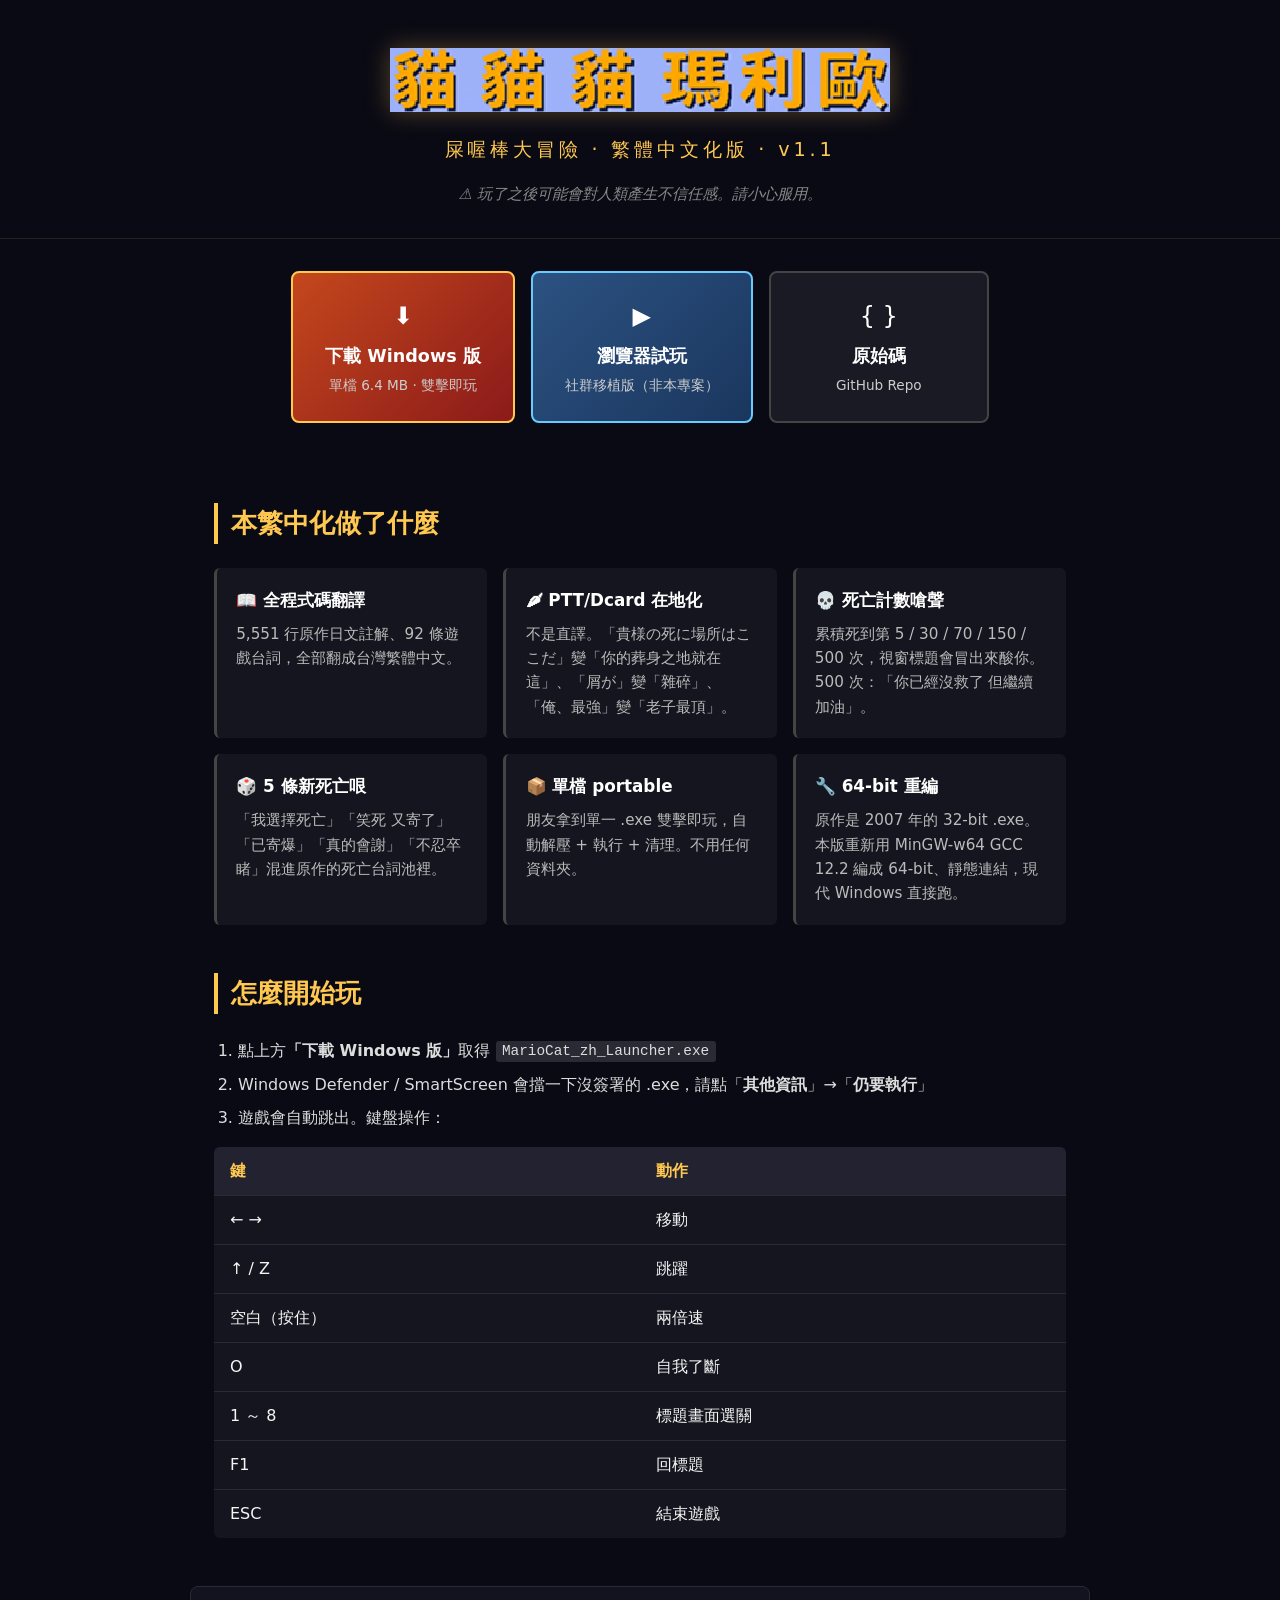
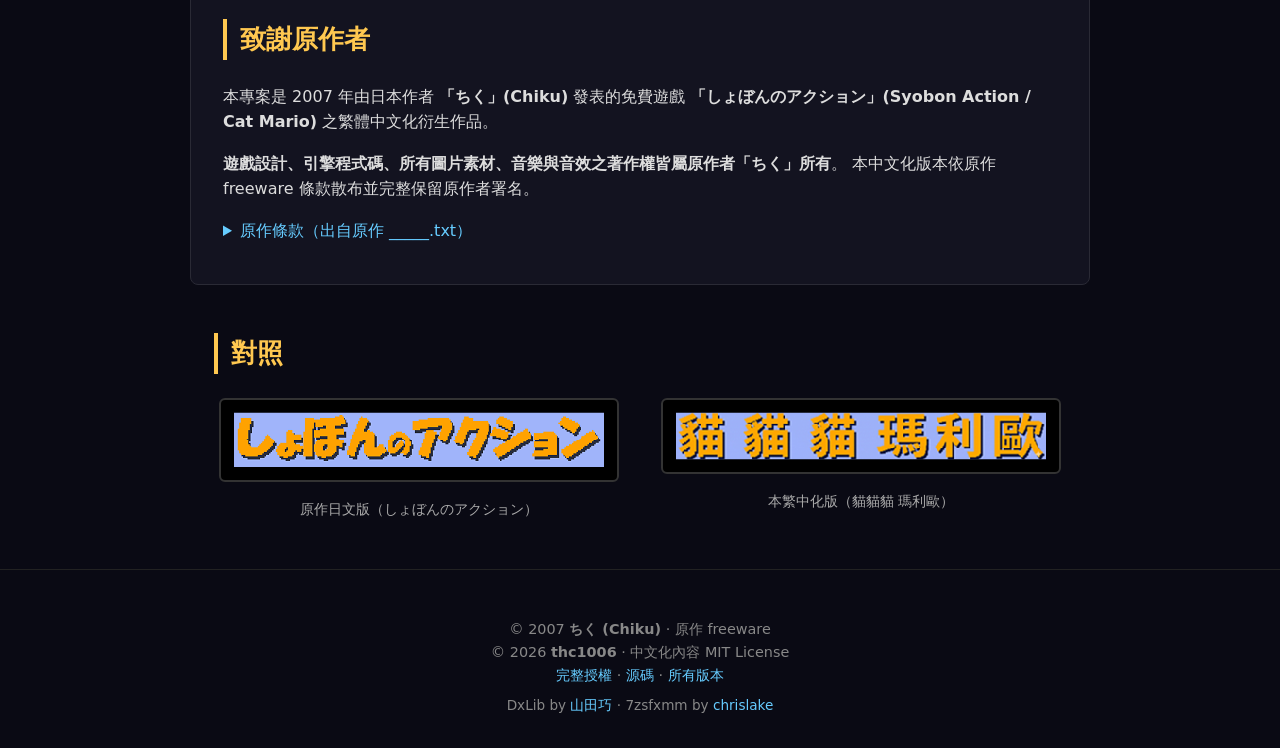
==== docs/index.html @ 95865b6b "feat(pages): 新增 GitHub Pages landing page (docs/) 包含：   - docs/index.html  專案首頁（繁中、響應式、黑底復古主題）   - d" ====
<!DOCTYPE html>
<html lang="zh-Hant">
<head>
<meta charset="UTF-8">
<meta name="viewport" content="width=device-width, initial-scale=1.0">
<title>貓利歐：屎喔棒大冒險 — 繁體中文化版 | Cat Mario zh-TW</title>
<meta name="description" content="2007 年日本經典整人遊戲『しょぼんのアクション (Syobon Action / Cat Mario)』的繁體中文化版。原作：ちく。中文化、PTT/Dcard 風格在地化、死亡計數搞怪、單檔 portable launcher。">
<meta name="author" content="thc1006 (繁中化) / ちく (原作)">

<meta property="og:title" content="貓利歐：屎喔棒大冒險 — 繁體中文化版">
<meta property="og:description" content="把日本經典整人遊戲完整翻譯成台灣繁體中文，加上死亡計數嗆聲、PTT/Dcard 風格本地化。雙擊即玩。">
<meta property="og:image" content="https://thc1006.github.io/mariocat-zh-tw/title.png">
<meta property="og:type" content="website">

<link rel="icon" type="image/png" href="player.png">
<link rel="stylesheet" href="style.css">
</head>
<body>
<div class="stars" aria-hidden="true"></div>

<header>
    <img src="title.png" alt="貓貓貓 瑪利歐" class="title-logo">
    <p class="subtitle">屎喔棒大冒險 · 繁體中文化版 · v1.1</p>
    <p class="warning">⚠ 玩了之後可能會對人類產生不信任感。請小心服用。</p>
</header>

<section class="cta">
    <a href="https://github.com/thc1006/mariocat-zh-tw/releases/download/v1.1/MarioCat_zh_Launcher.exe" class="btn btn-primary">
        <span class="btn-icon">⬇</span>
        <span class="btn-main">下載 Windows 版</span>
        <span class="btn-sub">單檔 6.4 MB · 雙擊即玩</span>
    </a>
    <a href="https://tiwb.github.io/catmario/" class="btn btn-secondary" target="_blank" rel="noopener">
        <span class="btn-icon">▶</span>
        <span class="btn-main">瀏覽器試玩</span>
        <span class="btn-sub">社群移植版（非本專案）</span>
    </a>
    <a href="https://github.com/thc1006/mariocat-zh-tw" class="btn btn-tertiary">
        <span class="btn-icon">{ }</span>
        <span class="btn-main">原始碼</span>
        <span class="btn-sub">GitHub Repo</span>
    </a>
</section>

<section class="features">
    <h2>本繁中化做了什麼</h2>
    <div class="feat-grid">
        <div class="feat">
            <h3>📖 全程式碼翻譯</h3>
            <p>5,551 行原作日文註解、92 條遊戲台詞，全部翻成台灣繁體中文。</p>
        </div>
        <div class="feat">
            <h3>🌶 PTT/Dcard 在地化</h3>
            <p>不是直譯。「貴様の死に場所はここだ」變「你的葬身之地就在這」、「屑が」變「雜碎」、「俺、最強」變「老子最頂」。</p>
        </div>
        <div class="feat">
            <h3>💀 死亡計數嗆聲</h3>
            <p>累積死到第 5 / 30 / 70 / 150 / 500 次，視窗標題會冒出來酸你。500 次：「你已經沒救了 但繼續加油」。</p>
        </div>
        <div class="feat">
            <h3>🎲 5 條新死亡哏</h3>
            <p>「我選擇死亡」「笑死 又寄了」「已寄爆」「真的會謝」「不忍卒睹」混進原作的死亡台詞池裡。</p>
        </div>
        <div class="feat">
            <h3>📦 單檔 portable</h3>
            <p>朋友拿到單一 .exe 雙擊即玩，自動解壓 + 執行 + 清理。不用任何資料夾。</p>
        </div>
        <div class="feat">
            <h3>🔧 64-bit 重編</h3>
            <p>原作是 2007 年的 32-bit .exe。本版重新用 MinGW-w64 GCC 12.2 編成 64-bit、靜態連結，現代 Windows 直接跑。</p>
        </div>
    </div>
</section>

<section class="howto">
    <h2>怎麼開始玩</h2>
    <ol>
        <li>點上方<strong>「下載 Windows 版」</strong>取得 <code>MarioCat_zh_Launcher.exe</code></li>
        <li>Windows Defender / SmartScreen 會擋一下沒簽署的 .exe，請點「<strong>其他資訊</strong>」→「<strong>仍要執行</strong>」</li>
        <li>遊戲會自動跳出。鍵盤操作：</li>
    </ol>
    <table class="keys">
        <thead><tr><th>鍵</th><th>動作</th></tr></thead>
        <tbody>
            <tr><td>← →</td><td>移動</td></tr>
            <tr><td>↑ / Z</td><td>跳躍</td></tr>
            <tr><td>空白（按住）</td><td>兩倍速</td></tr>
            <tr><td>O</td><td>自我了斷</td></tr>
            <tr><td>1 ～ 8</td><td>標題畫面選關</td></tr>
            <tr><td>F1</td><td>回標題</td></tr>
            <tr><td>ESC</td><td>結束遊戲</td></tr>
        </tbody>
    </table>
</section>

<section class="credits">
    <h2>致謝原作者</h2>
    <p class="orig-author">
        本專案是 2007 年由日本作者 <strong>「ちく」(Chiku)</strong> 發表的免費遊戲
        <strong>「しょぼんのアクション」(Syobon Action / Cat Mario)</strong> 之繁體中文化衍生作品。
    </p>
    <p class="orig-author">
        <strong>遊戲設計、引擎程式碼、所有圖片素材、音樂與音效之著作權皆屬原作者「ちく」所有</strong>。
        本中文化版本依原作 freeware 條款散布並完整保留原作者署名。
    </p>
    <details>
        <summary>原作條款（出自原作 _____.txt）</summary>
        <blockquote>不特定多数の人間に配布する場合には、著作者 ちく を明記して下さい。</blockquote>
        <blockquote>散布給不特定多數人時，請務必註明原作者「ちく」。</blockquote>
    </details>
</section>

<section class="originals">
    <h2>對照</h2>
    <div class="compare">
        <figure>
            <img src="title-original.png" alt="原作日文標題">
            <figcaption>原作日文版（しょぼんのアクション）</figcaption>
        </figure>
        <figure>
            <img src="title.png" alt="本中文化版標題">
            <figcaption>本繁中化版（貓貓貓 瑪利歐）</figcaption>
        </figure>
    </div>
</section>

<footer>
    <p>
        © 2007 <strong>ちく (Chiku)</strong> · 原作 freeware<br>
        © 2026 <strong>thc1006</strong> · 中文化內容 MIT License<br>
        <a href="https://github.com/thc1006/mariocat-zh-tw/blob/main/LICENSE">完整授權</a> ·
        <a href="https://github.com/thc1006/mariocat-zh-tw">源碼</a> ·
        <a href="https://github.com/thc1006/mariocat-zh-tw/releases">所有版本</a>
    </p>
    <p class="small">
        DxLib by <a href="https://dxlib.xsrv.jp/" target="_blank" rel="noopener">山田巧</a> ·
        7zsfxmm by <a href="https://github.com/chrislake/7zsfxmm" target="_blank" rel="noopener">chrislake</a>
    </p>
</footer>

</body>
</html>
---- docs/style.css ----
/* 貓利歐 landing page — 黑底復古遊戲感 */
*  { box-sizing: border-box; margin: 0; padding: 0; }
html, body {
    background: #0a0a14;
    color: #f5f5f5;
    font-family: "Microsoft JhengHei", "微軟正黑體", "PingFang TC", "Noto Sans TC", system-ui, sans-serif;
    line-height: 1.6;
    overflow-x: hidden;
}

a { color: #6cf; text-decoration: none; transition: color 0.15s; }
a:hover { color: #fff; text-decoration: underline; }

/* 背景星星 */
.stars {
    position: fixed; inset: 0; z-index: -1;
    background:
        radial-gradient(2px 2px at 20% 30%, #fff 0%, transparent 100%),
        radial-gradient(1px 1px at 60% 70%, #fff 0%, transparent 100%),
        radial-gradient(2px 2px at 80% 10%, #ddd 0%, transparent 100%),
        radial-gradient(1px 1px at 35% 85%, #aaa 0%, transparent 100%),
        radial-gradient(1px 1px at 90% 50%, #fff 0%, transparent 100%);
    background-size: 100% 100%;
    opacity: 0.4;
}

header {
    text-align: center;
    padding: 3rem 1rem 2rem;
    border-bottom: 1px solid #222;
}
.title-logo {
    image-rendering: pixelated;
    width: min(80%, 500px);
    margin-bottom: 1rem;
    filter: drop-shadow(0 0 12px rgba(255, 200, 80, 0.3));
}
.subtitle {
    font-size: 1.2rem;
    color: #ffc850;
    letter-spacing: 0.2em;
    margin-bottom: 1rem;
}
.warning {
    font-size: 0.95rem;
    color: #888;
    font-style: italic;
}

/* CTA 按鈕區 */
.cta {
    display: flex;
    flex-wrap: wrap;
    gap: 1rem;
    justify-content: center;
    padding: 2rem 1rem;
    max-width: 1100px;
    margin: 0 auto;
}
.btn {
    display: flex;
    flex-direction: column;
    align-items: center;
    padding: 1.5rem 2rem;
    border: 2px solid #444;
    border-radius: 8px;
    min-width: 220px;
    color: #fff !important;
    text-decoration: none !important;
    transition: transform 0.15s, border-color 0.15s, background 0.15s;
}
.btn:hover {
    transform: translateY(-3px);
    border-color: #fff;
}
.btn-primary {
    background: linear-gradient(135deg, #c4471c, #8b1a1a);
    border-color: #ffc850;
}
.btn-primary:hover { background: linear-gradient(135deg, #e35525, #a52020); }
.btn-secondary {
    background: linear-gradient(135deg, #2c5282, #1a365d);
    border-color: #6cf;
}
.btn-tertiary { background: #1a1a24; }
.btn-icon { font-size: 1.5rem; margin-bottom: 0.4rem; }
.btn-main { font-size: 1.1rem; font-weight: bold; }
.btn-sub { font-size: 0.85rem; color: #ccc; margin-top: 0.3rem; }

/* sections */
section {
    max-width: 900px;
    margin: 3rem auto;
    padding: 0 1.5rem;
}
section h2 {
    font-size: 1.6rem;
    border-left: 4px solid #ffc850;
    padding-left: 0.8rem;
    margin-bottom: 1.5rem;
    color: #ffc850;
}

/* 功能卡片 */
.feat-grid {
    display: grid;
    grid-template-columns: repeat(auto-fit, minmax(260px, 1fr));
    gap: 1rem;
}
.feat {
    background: #15151f;
    padding: 1.2rem;
    border-radius: 6px;
    border-left: 3px solid #444;
    transition: border-color 0.15s;
}
.feat:hover { border-left-color: #ffc850; }
.feat h3 {
    font-size: 1.05rem;
    color: #fff;
    margin-bottom: 0.5rem;
}
.feat p { color: #bbb; font-size: 0.95rem; }

/* 操作步驟 */
.howto ol { margin-left: 1.5rem; color: #ddd; }
.howto li { margin-bottom: 0.5rem; }
.howto code {
    background: #2a2a35;
    padding: 0.15rem 0.4rem;
    border-radius: 3px;
    font-family: "Consolas", "Cascadia Code", monospace;
    font-size: 0.9em;
}
.keys {
    width: 100%;
    margin-top: 1rem;
    border-collapse: collapse;
    background: #15151f;
    border-radius: 6px;
    overflow: hidden;
}
.keys th, .keys td {
    padding: 0.7rem 1rem;
    text-align: left;
    border-bottom: 1px solid #2a2a35;
}
.keys th { background: #222230; color: #ffc850; }
.keys tr:last-child td { border-bottom: none; }

/* 致謝區 */
.credits {
    background: #131320;
    border-radius: 8px;
    padding: 2rem;
    border: 1px solid #2a2a35;
}
.orig-author {
    color: #ddd;
    margin-bottom: 1rem;
}
.credits details {
    margin-top: 1rem;
    color: #aaa;
}
.credits summary {
    cursor: pointer;
    color: #6cf;
    margin-bottom: 0.5rem;
}
.credits blockquote {
    background: #0d0d18;
    padding: 0.8rem 1rem;
    border-left: 3px solid #6cf;
    margin: 0.5rem 0;
    font-style: italic;
}

/* 對照圖 */
.compare {
    display: flex;
    flex-wrap: wrap;
    gap: 2rem;
    justify-content: center;
}
.compare figure { text-align: center; flex: 1; min-width: 250px; }
.compare img {
    image-rendering: pixelated;
    width: 100%;
    max-width: 400px;
    border: 2px solid #333;
    border-radius: 6px;
    background: #000;
    padding: 0.8rem;
}
.compare figcaption {
    margin-top: 0.5rem;
    color: #aaa;
    font-size: 0.9rem;
}

footer {
    text-align: center;
    padding: 3rem 1rem 2rem;
    margin-top: 3rem;
    border-top: 1px solid #222;
    color: #888;
    font-size: 0.9rem;
}
footer .small { font-size: 0.85rem; margin-top: 0.5rem; }

/* 行動版 */
@media (max-width: 600px) {
    header { padding: 2rem 1rem 1.5rem; }
    .subtitle { font-size: 1rem; letter-spacing: 0.1em; }
    .cta { flex-direction: column; padding: 1.5rem 1rem; }
    .btn { width: 100%; }
    section { margin: 2rem auto; }
    section h2 { font-size: 1.3rem; }
}
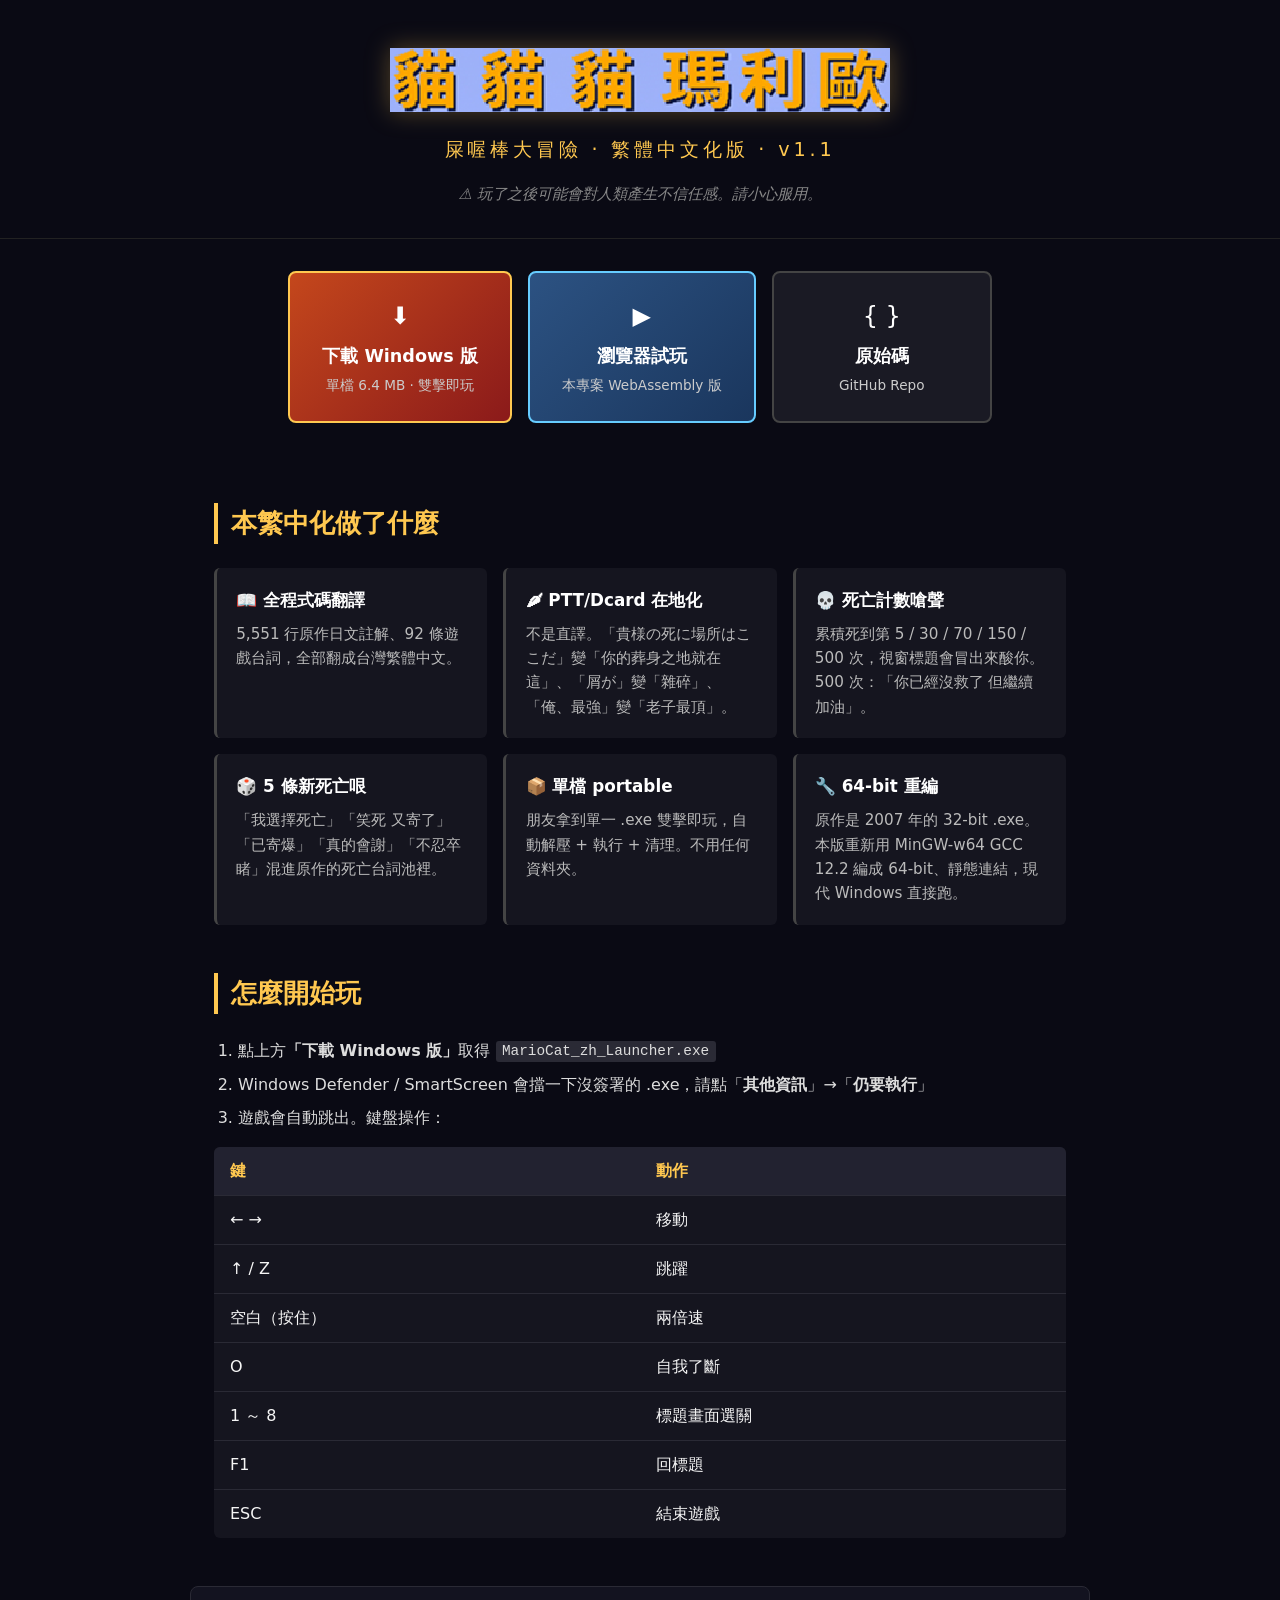
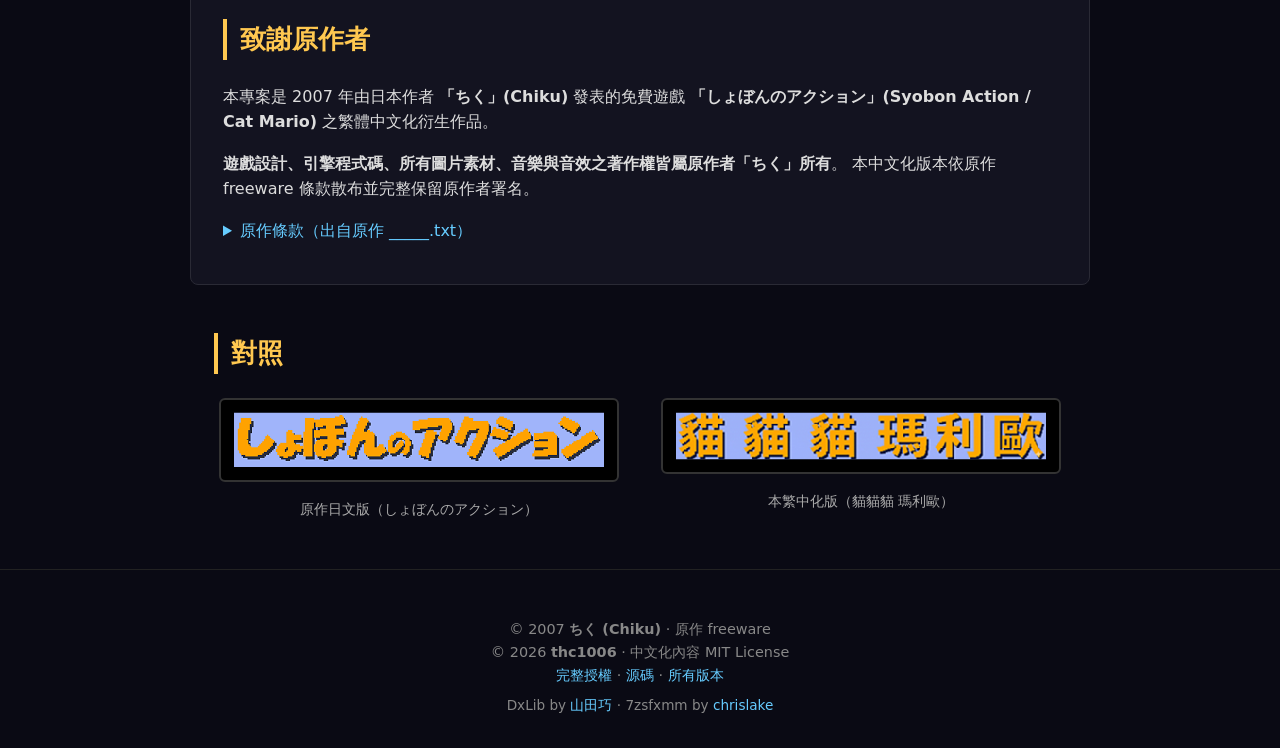
==== commit 0f7f04f4: "feat(web): 整合 WebAssembly 瀏覽器版（DxLib HTML5 + Emscripten） 打到原始碼真的可以在瀏覽器跑了。bundle ~5 MB（wasm + js + 預載" ====
--- a/docs/index.html
+++ b/docs/index.html
@@ -30,10 +30,10 @@
         <span class="btn-main">下載 Windows 版</span>
         <span class="btn-sub">單檔 6.4 MB · 雙擊即玩</span>
     </a>
-    <a href="https://tiwb.github.io/catmario/" class="btn btn-secondary" target="_blank" rel="noopener">
+    <a href="web/" class="btn btn-secondary">
         <span class="btn-icon">▶</span>
         <span class="btn-main">瀏覽器試玩</span>
-        <span class="btn-sub">社群移植版（非本專案）</span>
+        <span class="btn-sub">本專案 WebAssembly 版</span>
     </a>
     <a href="https://github.com/thc1006/mariocat-zh-tw" class="btn btn-tertiary">
         <span class="btn-icon">{ }</span>
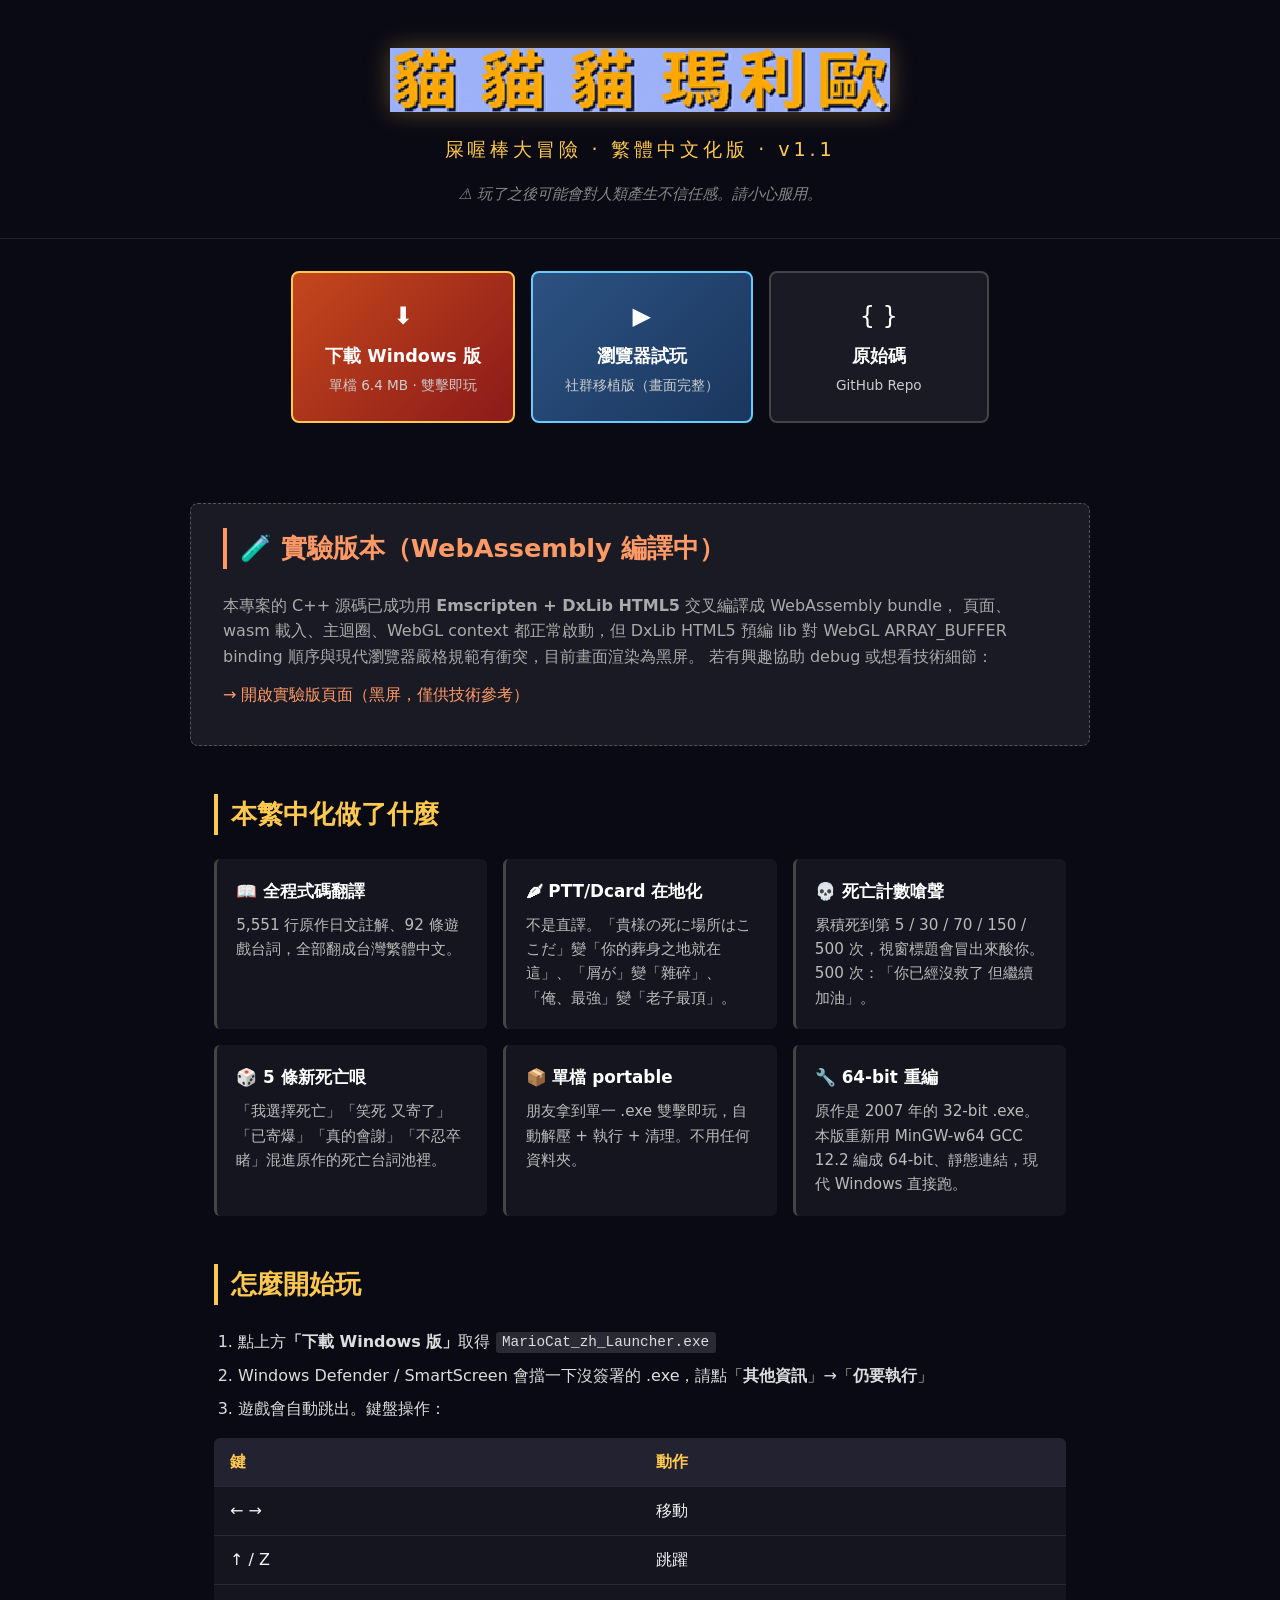
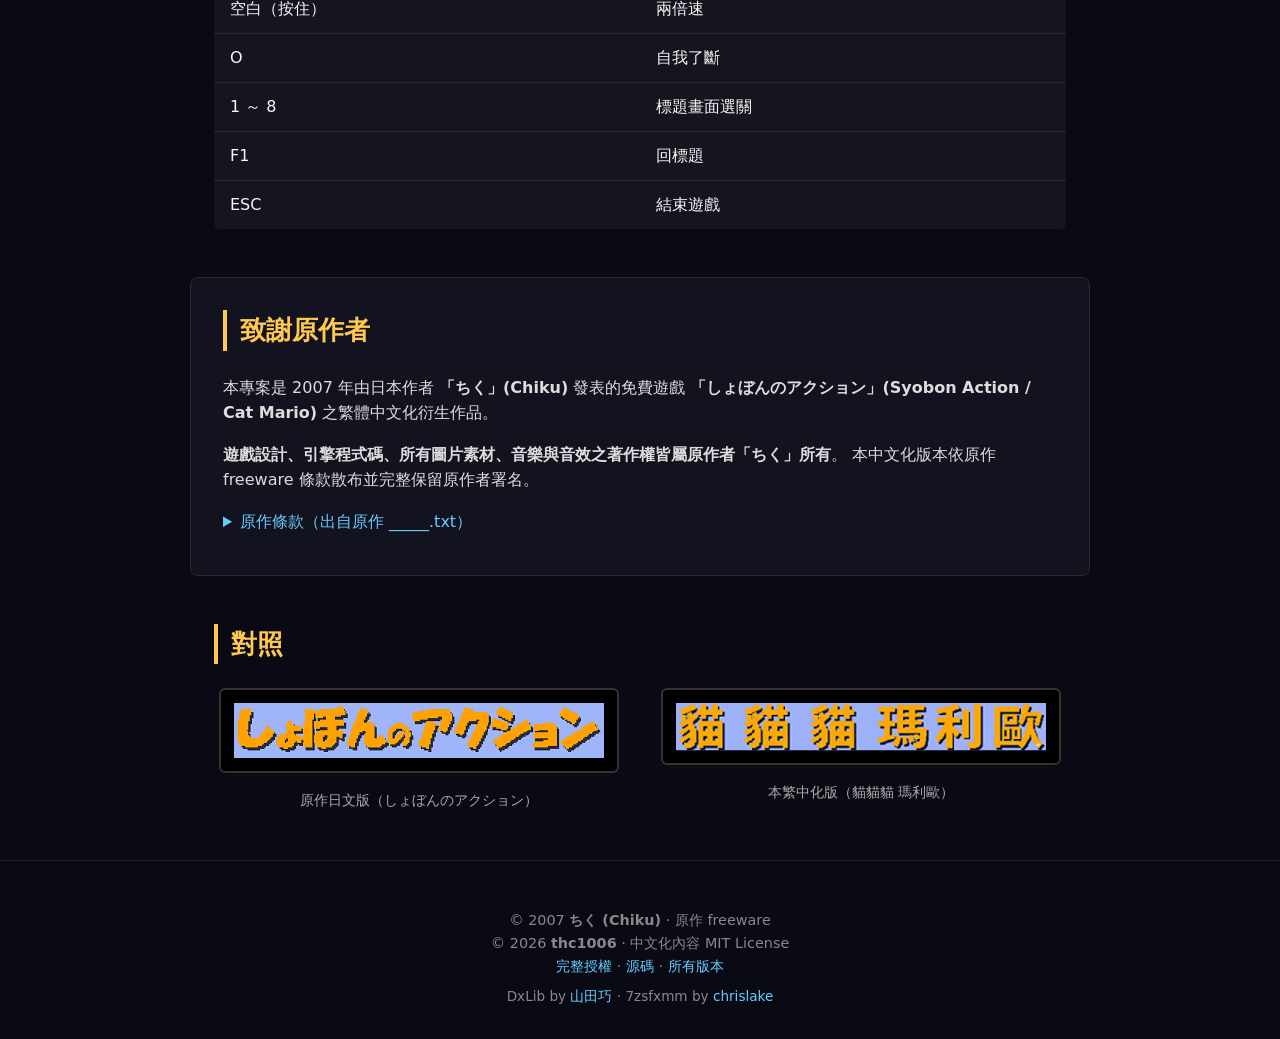
==== commit cbe6fb85: "docs(pages): 瀏覽器試玩按鈕回連社群版，本家 wasm 標為實驗區 技術盤點：   ✅ Emscripten + DxLib HTML5 SDK 整合成功   ✅ Wasm 編譯通過、載入" ====
--- a/docs/index.html
+++ b/docs/index.html
@@ -30,16 +30,29 @@
         <span class="btn-main">下載 Windows 版</span>
         <span class="btn-sub">單檔 6.4 MB · 雙擊即玩</span>
     </a>
-    <a href="web/" class="btn btn-secondary">
+    <a href="https://tiwb.github.io/catmario/" class="btn btn-secondary" target="_blank" rel="noopener">
         <span class="btn-icon">▶</span>
         <span class="btn-main">瀏覽器試玩</span>
-        <span class="btn-sub">本專案 WebAssembly 版</span>
+        <span class="btn-sub">社群移植版（畫面完整）</span>
     </a>
     <a href="https://github.com/thc1006/mariocat-zh-tw" class="btn btn-tertiary">
         <span class="btn-icon">{ }</span>
         <span class="btn-main">原始碼</span>
         <span class="btn-sub">GitHub Repo</span>
     </a>
+</section>
+
+<section class="experimental">
+    <h2>🧪 實驗版本（WebAssembly 編譯中）</h2>
+    <p>
+        本專案的 C++ 源碼已成功用 <strong>Emscripten + DxLib HTML5</strong> 交叉編譯成 WebAssembly bundle，
+        頁面、wasm 載入、主迴圈、WebGL context 都正常啟動，但 DxLib HTML5 預編 lib 對 WebGL ARRAY_BUFFER
+        binding 順序與現代瀏覽器嚴格規範有衝突，目前畫面渲染為黑屏。
+        若有興趣協助 debug 或想看技術細節：
+    </p>
+    <p>
+        <a href="web/" target="_blank" rel="noopener" style="color:#ff9966">→ 開啟實驗版頁面（黑屏，僅供技術參考）</a>
+    </p>
 </section>
 
 <section class="features">
--- a/docs/style.css
+++ b/docs/style.css
@@ -184,6 +184,21 @@
     justify-content: center;
 }
 .compare figure { text-align: center; flex: 1; min-width: 250px; }
+.experimental {
+    background: #1a1a25;
+    border: 1px dashed #555;
+    border-radius: 8px;
+    padding: 1.5rem 2rem;
+    color: #aaa;
+}
+.experimental h2 {
+    color: #ff9966;
+    border-color: #ff9966;
+}
+.experimental p {
+    margin-bottom: 0.8rem;
+}
+
 .compare img {
     image-rendering: pixelated;
     width: 100%;
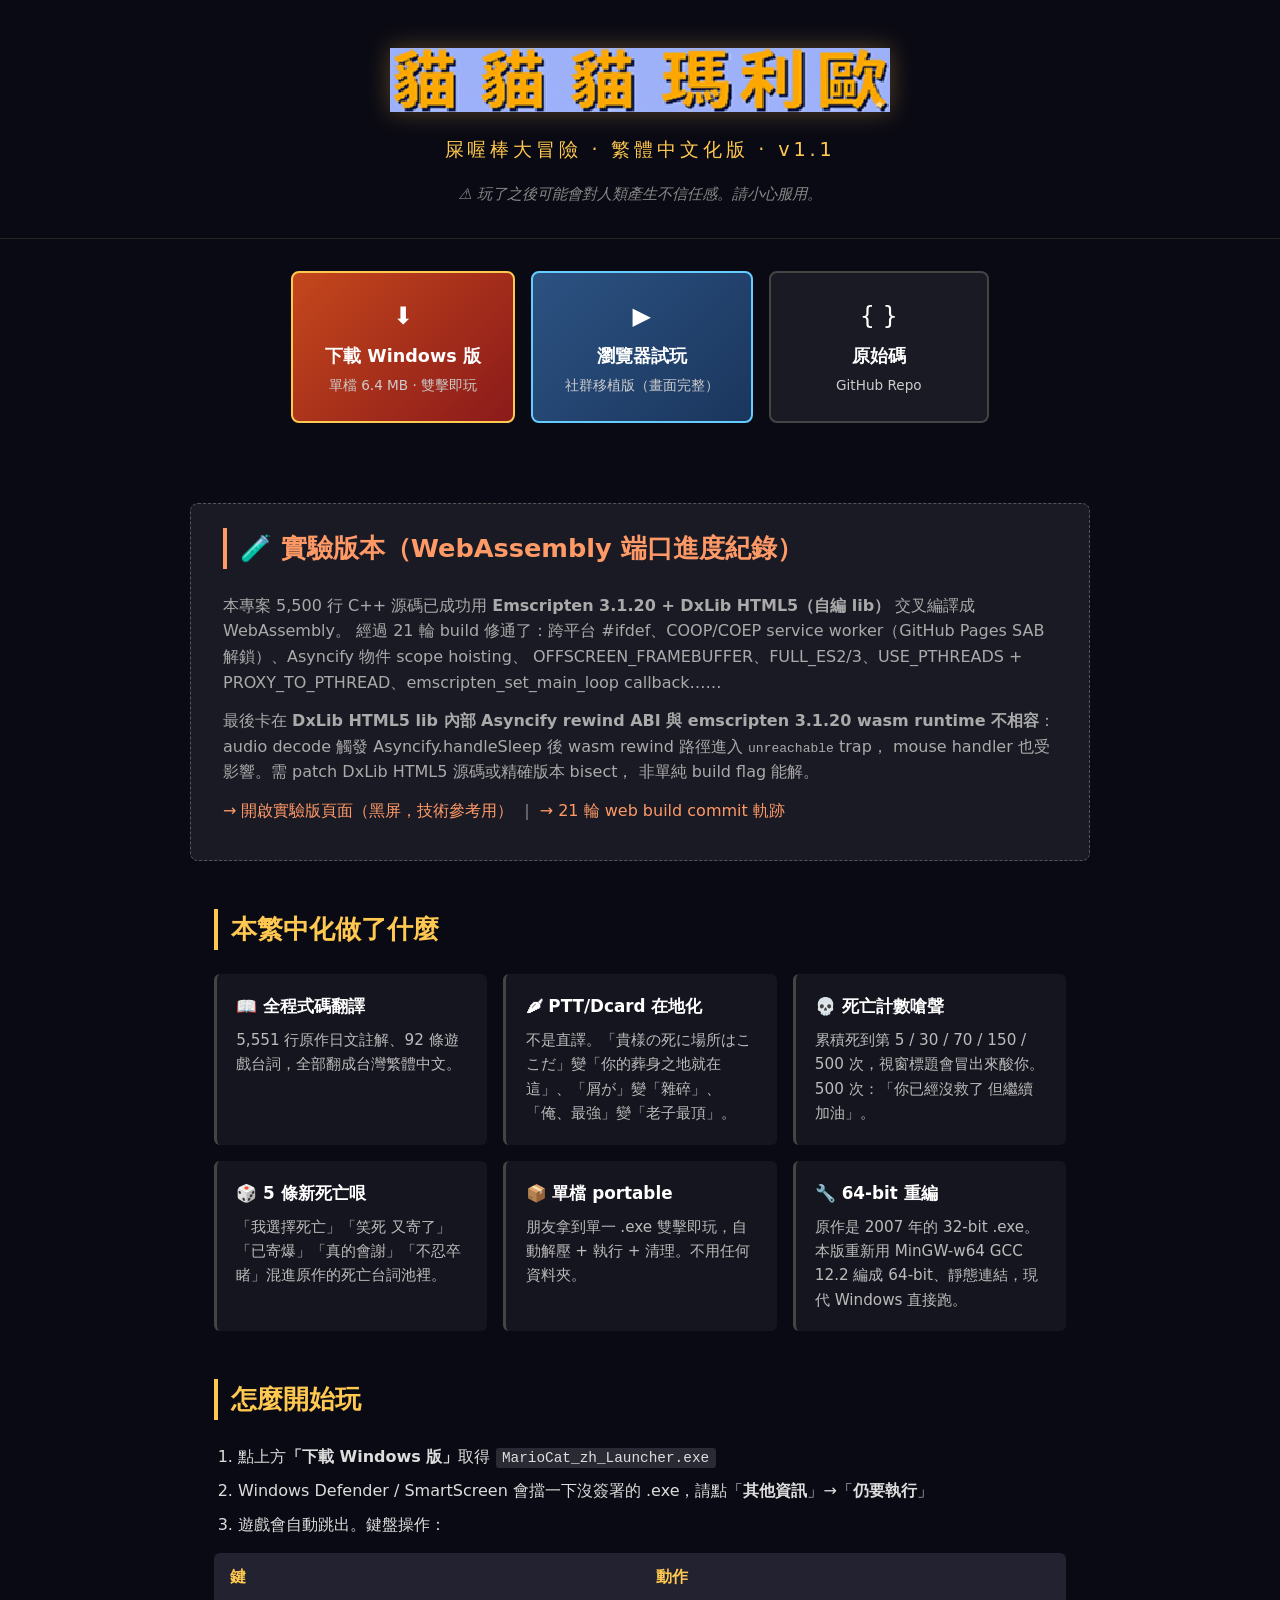
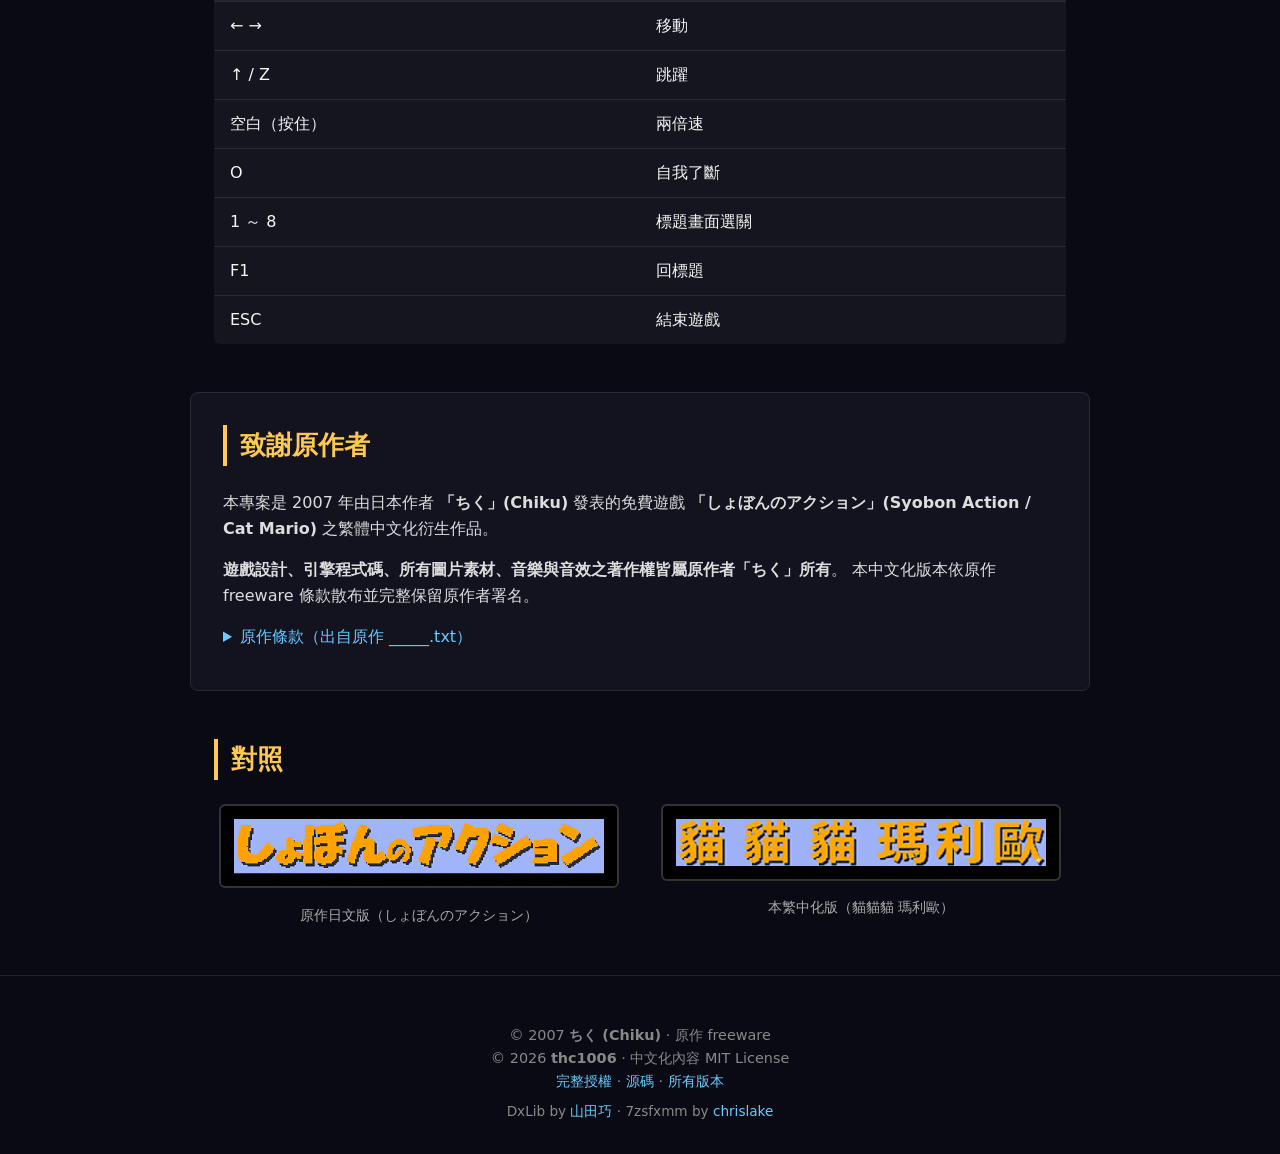
==== commit 1bcee6e6: "docs(pages): 更新實驗版說明 — 卡在 Asyncify rewind ABI 不相容 Web port 走得最遠的紀錄：  ✅ 達成   - C++ 源碼跨平台 #ifdef 守衛   " ====
--- a/docs/index.html
+++ b/docs/index.html
@@ -43,15 +43,22 @@
 </section>
 
 <section class="experimental">
-    <h2>🧪 實驗版本（WebAssembly 編譯中）</h2>
+    <h2>🧪 實驗版本（WebAssembly 端口進度紀錄）</h2>
     <p>
-        本專案的 C++ 源碼已成功用 <strong>Emscripten + DxLib HTML5</strong> 交叉編譯成 WebAssembly bundle，
-        頁面、wasm 載入、主迴圈、WebGL context 都正常啟動，但 DxLib HTML5 預編 lib 對 WebGL ARRAY_BUFFER
-        binding 順序與現代瀏覽器嚴格規範有衝突，目前畫面渲染為黑屏。
-        若有興趣協助 debug 或想看技術細節：
+        本專案 5,500 行 C++ 源碼已成功用 <strong>Emscripten 3.1.20 + DxLib HTML5（自編 lib）</strong> 交叉編譯成 WebAssembly。
+        經過 21 輪 build 修通了：跨平台 #ifdef、COOP/COEP service worker（GitHub Pages SAB 解鎖）、Asyncify 物件 scope hoisting、
+        OFFSCREEN_FRAMEBUFFER、FULL_ES2/3、USE_PTHREADS + PROXY_TO_PTHREAD、emscripten_set_main_loop callback……
     </p>
     <p>
-        <a href="web/" target="_blank" rel="noopener" style="color:#ff9966">→ 開啟實驗版頁面（黑屏，僅供技術參考）</a>
+        最後卡在 <strong>DxLib HTML5 lib 內部 Asyncify rewind ABI 與 emscripten 3.1.20 wasm runtime 不相容</strong>：
+        audio decode 觸發 Asyncify.handleSleep 後 wasm rewind 路徑進入 <code>unreachable</code> trap，
+        mouse handler 也受影響。需 patch DxLib HTML5 源碼或精確版本 bisect，
+        非單純 build flag 能解。
+    </p>
+    <p>
+        <a href="web/" target="_blank" rel="noopener" style="color:#ff9966">→ 開啟實驗版頁面（黑屏，技術參考用）</a>
+        ｜
+        <a href="https://github.com/thc1006/mariocat-zh-tw/commits/main" target="_blank" rel="noopener" style="color:#ff9966">→ 21 輪 web build commit 軌跡</a>
     </p>
 </section>
 
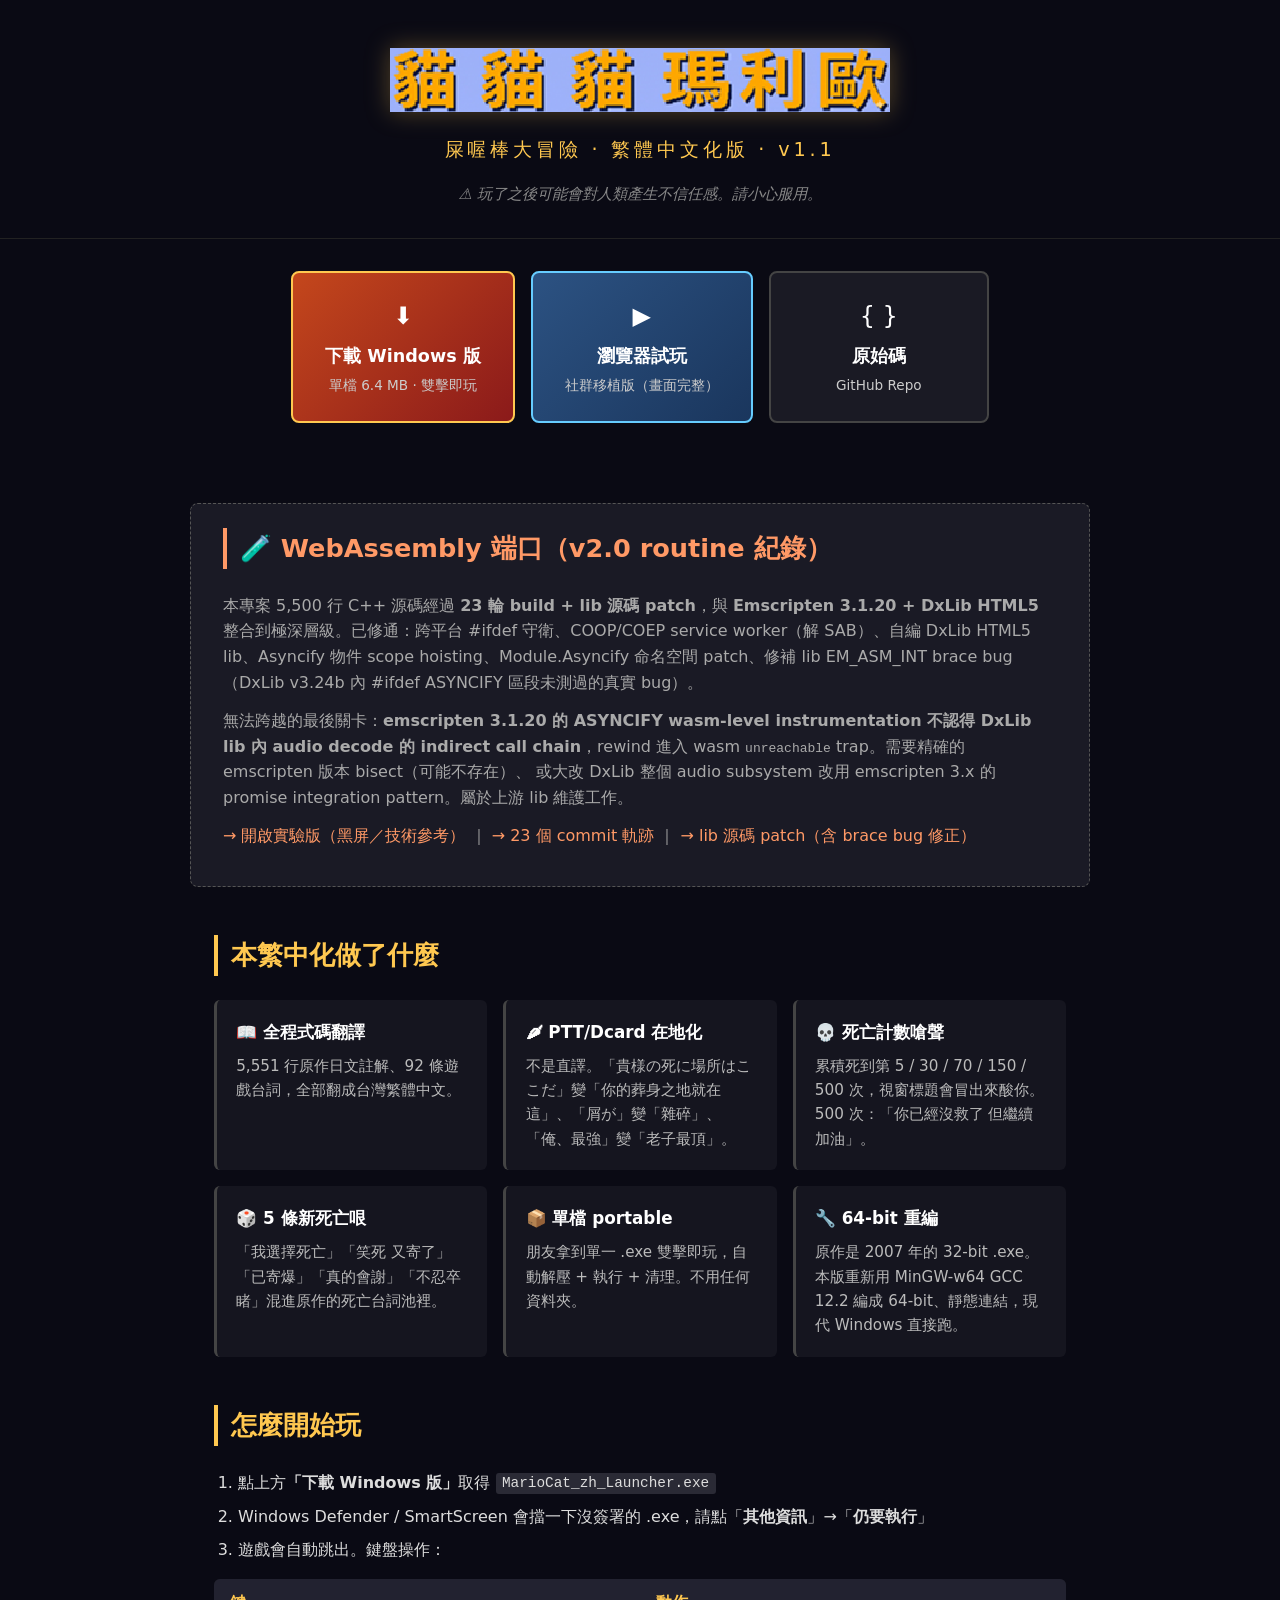
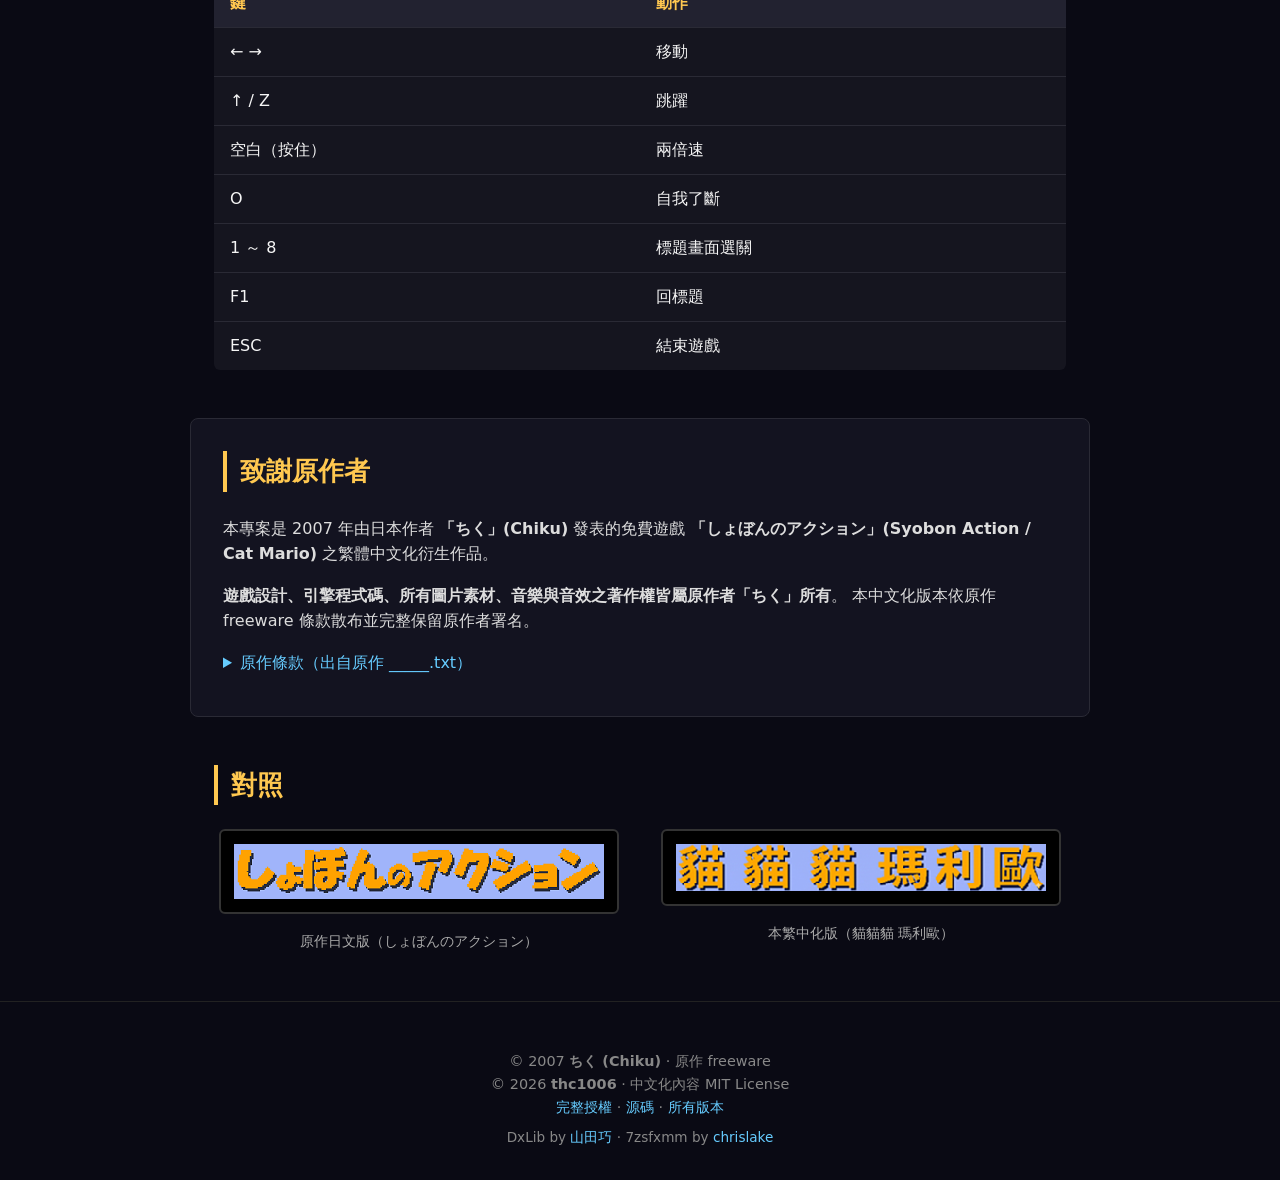
==== commit 4adb5a89: "docs(pages): v2.0 routine 完成 — 部分突破，標明剩餘 ASYNCIFY instrumentation 限制 v2.0 routine 投入做完的真實工作：    ✅ pa" ====
--- a/docs/index.html
+++ b/docs/index.html
@@ -43,22 +43,23 @@
 </section>
 
 <section class="experimental">
-    <h2>🧪 實驗版本（WebAssembly 端口進度紀錄）</h2>
+    <h2>🧪 WebAssembly 端口（v2.0 routine 紀錄）</h2>
     <p>
-        本專案 5,500 行 C++ 源碼已成功用 <strong>Emscripten 3.1.20 + DxLib HTML5（自編 lib）</strong> 交叉編譯成 WebAssembly。
-        經過 21 輪 build 修通了：跨平台 #ifdef、COOP/COEP service worker（GitHub Pages SAB 解鎖）、Asyncify 物件 scope hoisting、
-        OFFSCREEN_FRAMEBUFFER、FULL_ES2/3、USE_PTHREADS + PROXY_TO_PTHREAD、emscripten_set_main_loop callback……
+        本專案 5,500 行 C++ 源碼經過 <strong>23 輪 build + lib 源碼 patch</strong>，與 <strong>Emscripten 3.1.20 + DxLib HTML5</strong>
+        整合到極深層級。已修通：跨平台 #ifdef 守衛、COOP/COEP service worker（解 SAB）、自編 DxLib HTML5 lib、Asyncify 物件 scope
+        hoisting、Module.Asyncify 命名空間 patch、修補 lib EM_ASM_INT brace bug（DxLib v3.24b 內 #ifdef ASYNCIFY 區段未測過的真實 bug）。
     </p>
     <p>
-        最後卡在 <strong>DxLib HTML5 lib 內部 Asyncify rewind ABI 與 emscripten 3.1.20 wasm runtime 不相容</strong>：
-        audio decode 觸發 Asyncify.handleSleep 後 wasm rewind 路徑進入 <code>unreachable</code> trap，
-        mouse handler 也受影響。需 patch DxLib HTML5 源碼或精確版本 bisect，
-        非單純 build flag 能解。
+        無法跨越的最後關卡：<strong>emscripten 3.1.20 的 ASYNCIFY wasm-level instrumentation 不認得 DxLib lib 內 audio decode
+        的 indirect call chain</strong>，rewind 進入 wasm <code>unreachable</code> trap。需要精確的 emscripten 版本 bisect（可能不存在）、
+        或大改 DxLib 整個 audio subsystem 改用 emscripten 3.x 的 promise integration pattern。屬於上游 lib 維護工作。
     </p>
     <p>
-        <a href="web/" target="_blank" rel="noopener" style="color:#ff9966">→ 開啟實驗版頁面（黑屏，技術參考用）</a>
+        <a href="web/" target="_blank" rel="noopener" style="color:#ff9966">→ 開啟實驗版（黑屏／技術參考）</a>
         ｜
-        <a href="https://github.com/thc1006/mariocat-zh-tw/commits/main" target="_blank" rel="noopener" style="color:#ff9966">→ 21 輪 web build commit 軌跡</a>
+        <a href="https://github.com/thc1006/mariocat-zh-tw/commits/main" target="_blank" rel="noopener" style="color:#ff9966">→ 23 個 commit 軌跡</a>
+        ｜
+        <a href="https://github.com/thc1006/mariocat-zh-tw/blob/main/web-build/DxLibForHTML5/HTML5/DxBaseImageHTML5.cpp" target="_blank" rel="noopener" style="color:#ff9966">→ lib 源碼 patch（含 brace bug 修正）</a>
     </p>
 </section>
 
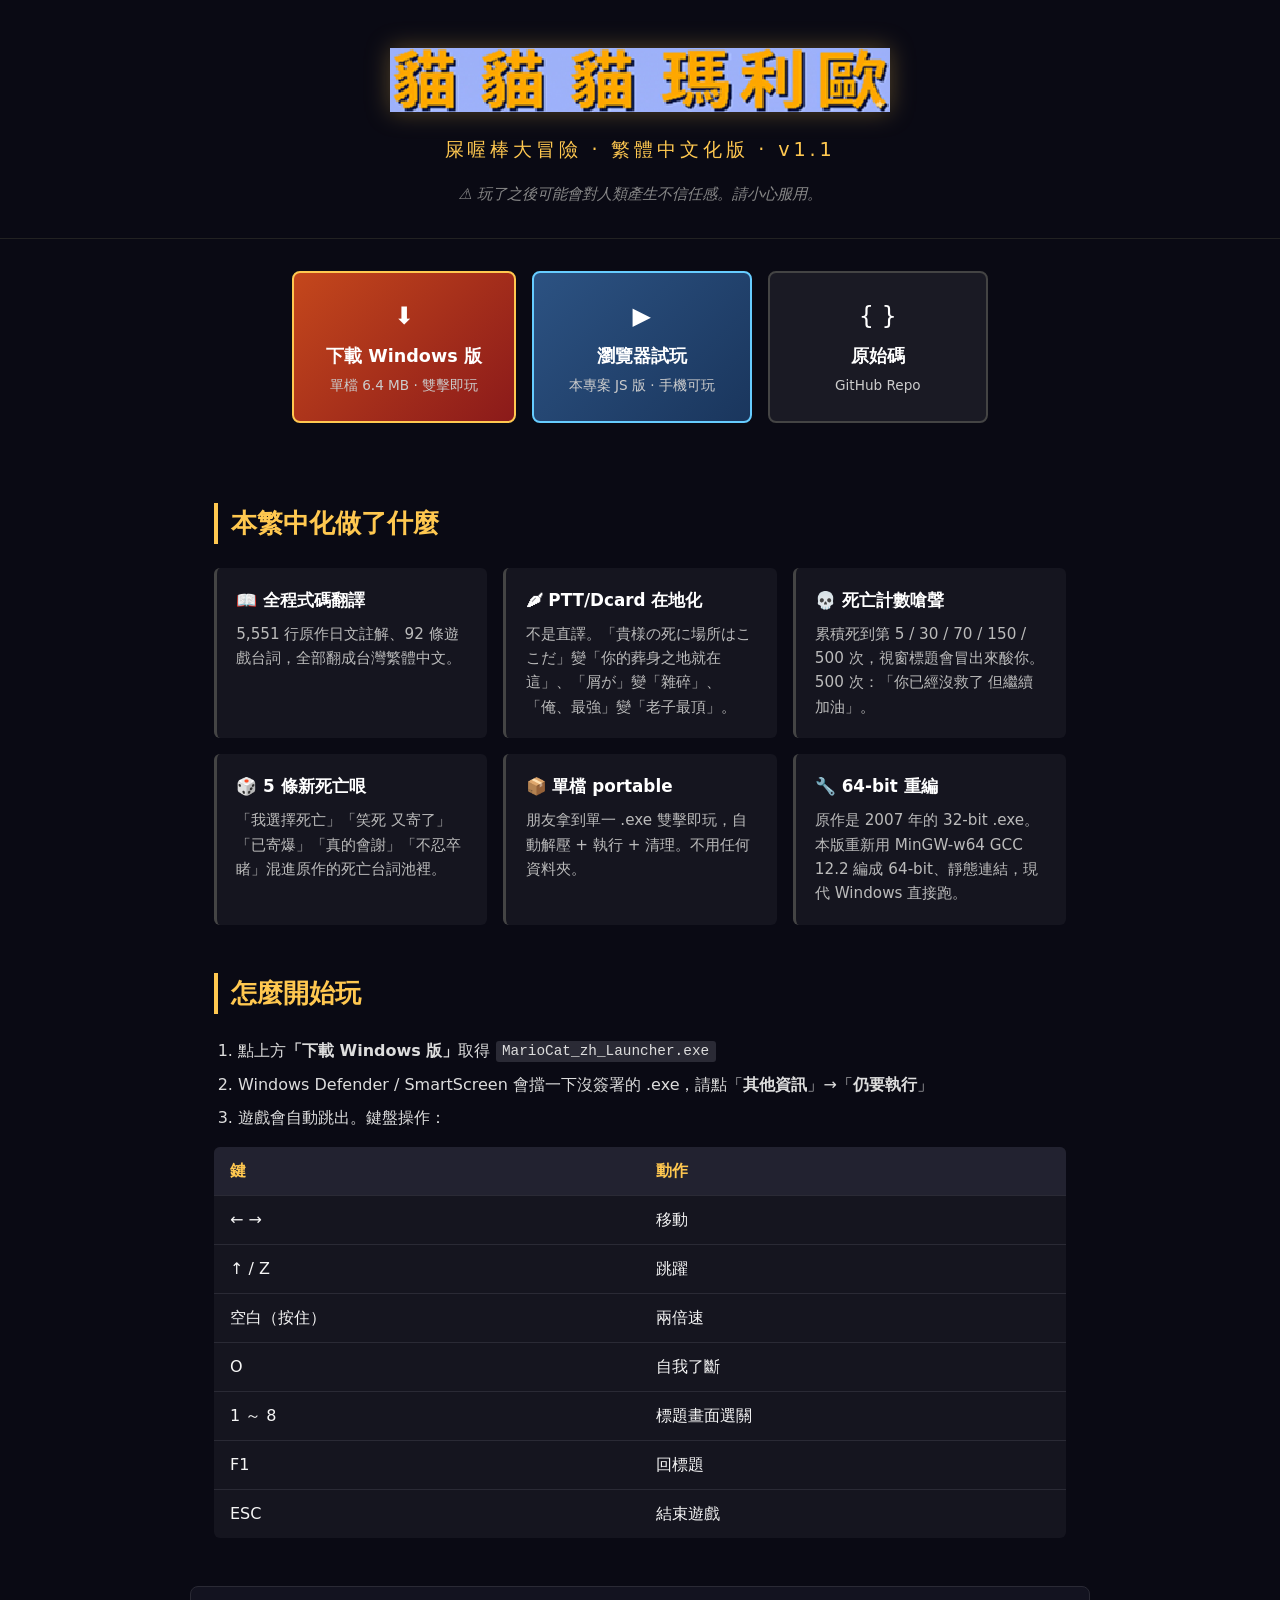
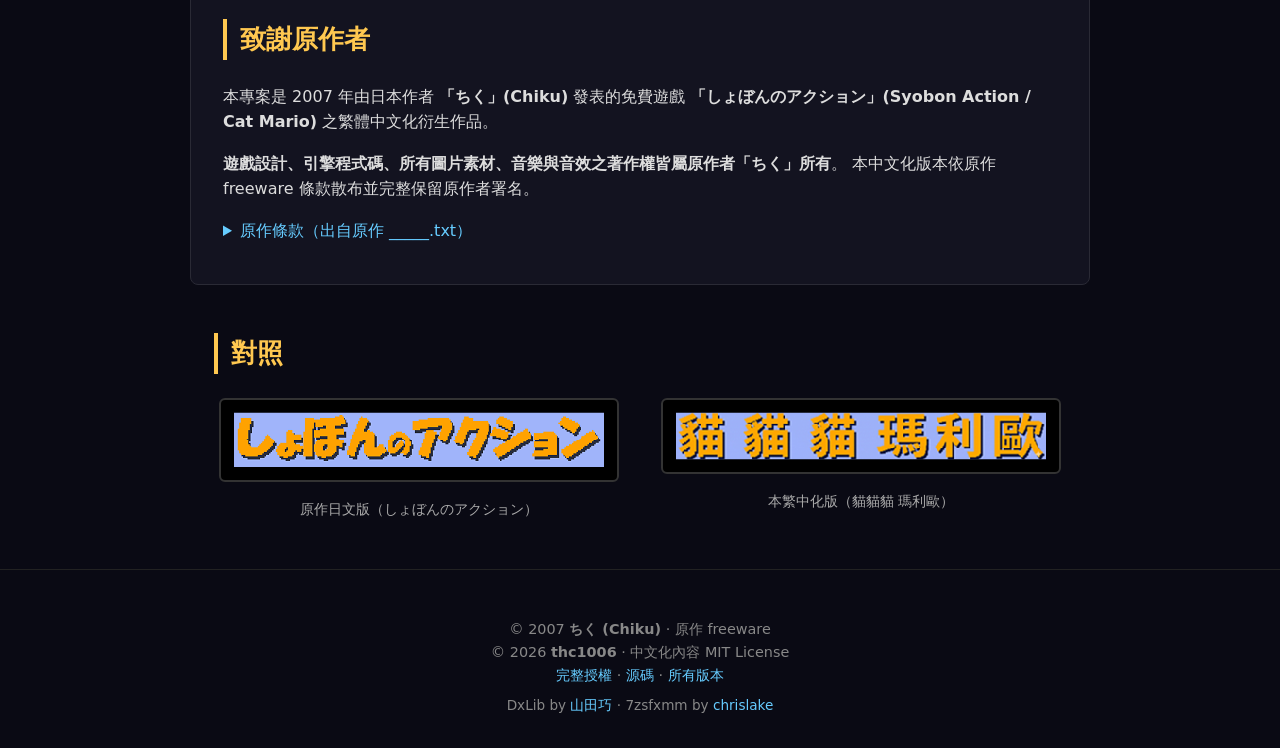
==== commit 096a9711: "feat(v2.0): 純 JS Canvas2D 移植 — 瀏覽器版能跑了 放棄 Emscripten + DxLib HTML5 整套不相容鏈，改用瀏覽器原生 Canvas2D + Web Aud" ====
--- a/docs/index.html
+++ b/docs/index.html
@@ -30,10 +30,10 @@
         <span class="btn-main">下載 Windows 版</span>
         <span class="btn-sub">單檔 6.4 MB · 雙擊即玩</span>
     </a>
-    <a href="https://tiwb.github.io/catmario/" class="btn btn-secondary" target="_blank" rel="noopener">
+    <a href="web/" class="btn btn-secondary">
         <span class="btn-icon">▶</span>
         <span class="btn-main">瀏覽器試玩</span>
-        <span class="btn-sub">社群移植版（畫面完整）</span>
+        <span class="btn-sub">本專案 JS 版 · 手機可玩</span>
     </a>
     <a href="https://github.com/thc1006/mariocat-zh-tw" class="btn btn-tertiary">
         <span class="btn-icon">{ }</span>
@@ -42,26 +42,6 @@
     </a>
 </section>
 
-<section class="experimental">
-    <h2>🧪 WebAssembly 端口（v2.0 routine 紀錄）</h2>
-    <p>
-        本專案 5,500 行 C++ 源碼經過 <strong>23 輪 build + lib 源碼 patch</strong>，與 <strong>Emscripten 3.1.20 + DxLib HTML5</strong>
-        整合到極深層級。已修通：跨平台 #ifdef 守衛、COOP/COEP service worker（解 SAB）、自編 DxLib HTML5 lib、Asyncify 物件 scope
-        hoisting、Module.Asyncify 命名空間 patch、修補 lib EM_ASM_INT brace bug（DxLib v3.24b 內 #ifdef ASYNCIFY 區段未測過的真實 bug）。
-    </p>
-    <p>
-        無法跨越的最後關卡：<strong>emscripten 3.1.20 的 ASYNCIFY wasm-level instrumentation 不認得 DxLib lib 內 audio decode
-        的 indirect call chain</strong>，rewind 進入 wasm <code>unreachable</code> trap。需要精確的 emscripten 版本 bisect（可能不存在）、
-        或大改 DxLib 整個 audio subsystem 改用 emscripten 3.x 的 promise integration pattern。屬於上游 lib 維護工作。
-    </p>
-    <p>
-        <a href="web/" target="_blank" rel="noopener" style="color:#ff9966">→ 開啟實驗版（黑屏／技術參考）</a>
-        ｜
-        <a href="https://github.com/thc1006/mariocat-zh-tw/commits/main" target="_blank" rel="noopener" style="color:#ff9966">→ 23 個 commit 軌跡</a>
-        ｜
-        <a href="https://github.com/thc1006/mariocat-zh-tw/blob/main/web-build/DxLibForHTML5/HTML5/DxBaseImageHTML5.cpp" target="_blank" rel="noopener" style="color:#ff9966">→ lib 源碼 patch（含 brace bug 修正）</a>
-    </p>
-</section>
 
 <section class="features">
     <h2>本繁中化做了什麼</h2>
